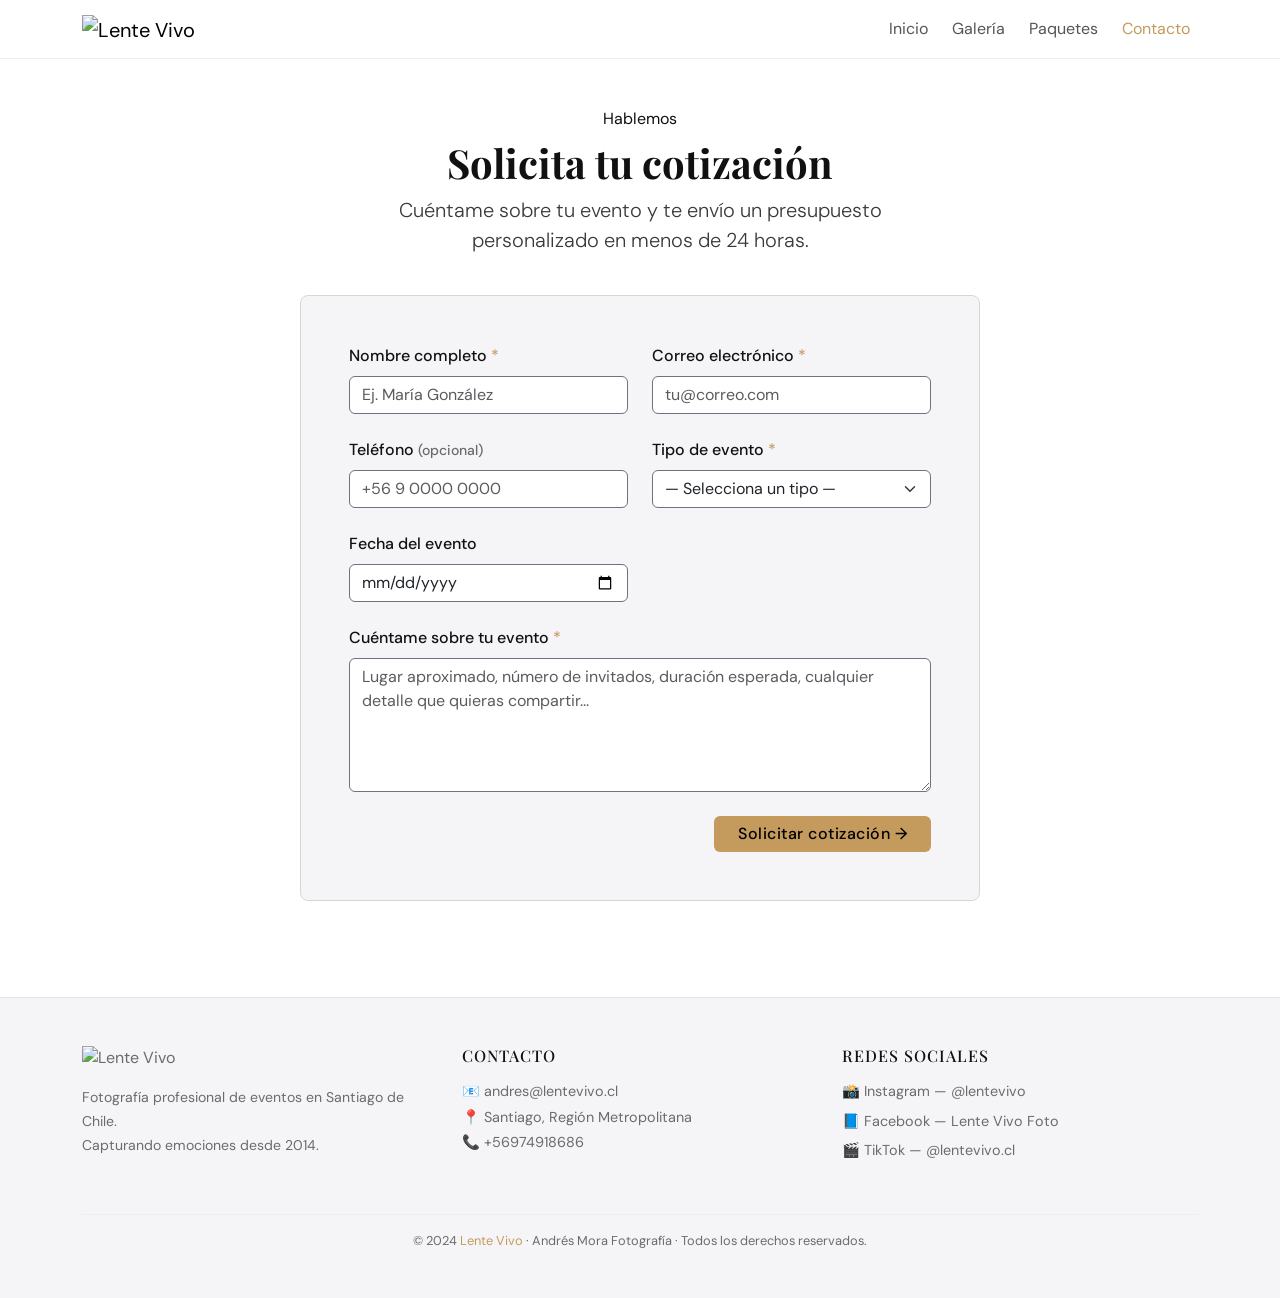
==== src/components/contacto.html @ d4b97070 "feat: pantalla inicio, formulario contacto html y css" ====
<!DOCTYPE html>
<html lang="es">

<head>
    <meta charset="UTF-8">
    <meta name="viewport" content="width=device-width, initial-scale=1.0">
    <meta name="description"
        content="Solicita tu cotización en Lente Vivo — Cuéntanos sobre tu evento y Andrés Mora te responderá con un presupuesto personalizado.">
    <title>Contacto — Lente Vivo</title>

    <!-- Favicon -->
    <link rel="icon" type="image/svg+xml" href="../../src/assets/img/favicon.svg">

    <!-- Bootstrap 5 -->
    <link rel="stylesheet" href="https://cdn.jsdelivr.net/npm/bootstrap@5.3.3/dist/css/bootstrap.min.css">

    <!-- Estilos propios -->
    <link rel="stylesheet" href="../../src/css/global.css">
    <link rel="stylesheet" href="../../src/css/contacto.css">
</head>

<body>

    <!-- ══════════════════════════════════════════════════════════
       NAVBAR
  ══════════════════════════════════════════════════════════ -->
    <nav class="navbar navbar-expand-lg navbar-foto sticky-top" id="navbar-principal" aria-label="Navegación principal">
        <div class="container">

            <a class="navbar-brand" href="../../index.html">
                <img src="../../src/assets/img/logo.svg" alt="Lente Vivo" height="52" style="max-width:220px;">
            </a>

            <button class="navbar-toggler border-0" type="button" data-bs-toggle="collapse" data-bs-target="#navMenu"
                aria-controls="navMenu" aria-expanded="false" aria-label="Abrir menú">
                <span style="color: var(--foto-accent); font-size: 1.4rem;">☰</span>
            </button>

            <div class="collapse navbar-collapse" id="navMenu">
                <ul class="navbar-nav ms-auto gap-lg-2">
                    <li class="nav-item">
                        <a class="nav-link" href="../../index.html" id="nav-inicio">Inicio</a>
                    </li>
                    <li class="nav-item">
                        <a class="nav-link" href="galeria.html" id="nav-galeria">Galería</a>
                    </li>
                    <li class="nav-item">
                        <a class="nav-link" href="paquetes.html" id="nav-paquetes">Paquetes</a>
                    </li>
                    <li class="nav-item">
                        <a class="nav-link active" aria-current="page" href="contacto.html"
                            id="nav-contacto">Contacto</a>
                    </li>
                </ul>
            </div>

        </div>
    </nav>


    <!-- ══════════════════════════════════════════════════════════
       ENCABEZADO
  ══════════════════════════════════════════════════════════ -->
    <header class="container pt-5 pb-4 text-center" id="encabezado-contacto">
        <span class="hero-badge">Hablemos</span>
        <h1 class="fw-bold mt-2">Solicita tu cotización</h1>
        <p class="lead mx-auto" style="max-width: 520px; color: #3a3a3a;">
            Cuéntame sobre tu evento y te envío un presupuesto personalizado en menos de 24 horas.
        </p>
    </header>


    <!-- ══════════════════════════════════════════════════════════
       FORMULARIO
  ══════════════════════════════════════════════════════════ -->
    <main class="container pb-5" id="contenido-contacto">
        <div class="mx-auto" style="max-width: 680px;">

            <!-- Formulario -->
            <form id="cotizacionForm" novalidate class="p-4 p-md-5 rounded-3"
                style="background-color: var(--foto-mid); border: 1px solid #d8d6d0;">

                <div class="row g-4">

                    <!-- Nombre -->
                    <div class="col-md-6">
                        <label for="nombre" class="form-label" style="color: #111; font-weight: 500;">
                            Nombre completo <span class="text-foto">*</span>
                        </label>
                        <input type="text" id="nombre" name="nombre" class="form-control border-secondary"
                            placeholder="Ej. María González" autocomplete="name">
                        <div class="invalid-feedback">El nombre es obligatorio.</div>
                    </div>

                    <!-- Email -->
                    <div class="col-md-6">
                        <label for="email" class="form-label" style="color: #111; font-weight: 500;">
                            Correo electrónico <span class="text-foto">*</span>
                        </label>
                        <input type="email" id="email" name="email" class="form-control border-secondary"
                            placeholder="tu@correo.com" autocomplete="email">
                        <div class="invalid-feedback">Ingresa un correo electrónico válido.</div>
                    </div>

                    <!-- Teléfono (opcional) -->
                    <div class="col-md-6">
                        <label for="telefono" class="form-label" style="color: #111; font-weight: 500;">
                            Teléfono
                            <small style="color: var(--foto-muted);">(opcional)</small>
                        </label>
                        <input type="tel" id="telefono" name="telefono" class="form-control border-secondary"
                            placeholder="+56 9 0000 0000" autocomplete="tel">
                    </div>

                    <!-- Tipo de evento -->
                    <div class="col-md-6">
                        <label for="asunto" class="form-label" style="color: #111; font-weight: 500;">
                            Tipo de evento <span class="text-foto">*</span>
                        </label>
                        <select id="asunto" name="asunto" class="form-select border-secondary">
                            <option value="">— Selecciona un tipo —</option>
                            <option value="boda">Boda</option>
                            <option value="corporativo">Corporativo</option>
                            <option value="bautizo">Bautizo</option>
                            <option value="graduacion">Graduación</option>
                            <option value="concierto">Concierto</option>
                            <option value="otro">Otro</option>
                        </select>
                        <div class="invalid-feedback">Selecciona el tipo de evento.</div>
                    </div>

                    <!-- Fecha del evento -->
                    <div class="col-md-6">
                        <label for="fecha" class="form-label" style="color: #111; font-weight: 500;">Fecha del
                            evento</label>
                        <input type="date" id="fecha" name="fecha" class="form-control border-secondary">
                    </div>

                    <!-- Mensaje -->
                    <div class="col-12">
                        <label for="mensaje" class="form-label" style="color: #111; font-weight: 500;">
                            Cuéntame sobre tu evento <span class="text-foto">*</span>
                        </label>
                        <textarea id="mensaje" name="mensaje" class="form-control border-secondary" rows="5"
                            placeholder="Lugar aproximado, número de invitados, duración esperada, cualquier detalle que quieras compartir..."></textarea>
                        <div class="invalid-feedback">El mensaje no puede estar vacío.</div>
                    </div>

                    <!-- Botón submit -->
                    <div class="col-12 text-end">
                        <button type="submit" id="btn-enviar" class="btn btn-foto px-4">
                            Solicitar cotización &rarr;
                        </button>
                    </div>

                </div><!-- /row -->
            </form><!-- /cotizacionForm -->

            <!-- Mensaje de éxito (oculto por defecto — contacto.css lo controla) -->
            <div id="mensajeExito" class="alert alert-success alert-exito mt-4 text-center rounded-3" role="alert"
                aria-live="polite">
                <div style="font-size: 2rem; margin-bottom: 0.5rem;">✅</div>
                <h2 class="h5 fw-bold">¡Mensaje recibido!</h2>
                <p class="mb-1">Gracias por contactarme. Te responderé en menos de 24 horas.</p>
                <small style="color: #6c757d;">Revisa también tu carpeta de spam por si acaso.</small>
            </div>

        </div><!-- /mx-auto -->
    </main>


    <!-- ══════════════════════════════════════════════════════════
       FOOTER
  ══════════════════════════════════════════════════════════ -->
    <footer class="footer-foto py-5 mt-5" id="footer-principal" role="contentinfo">
        <div class="container">
            <div class="row gy-4 align-items-start">

                <!-- Marca -->
                <div class="col-md-4">
                    <img src="../../src/assets/img/logo.svg" alt="Lente Vivo" height="52" style="max-width:180px;"
                        class="mb-3">
                    <p style="color: var(--foto-muted); font-size: 0.88rem; line-height: 1.7;">
                        Fotografía profesional de eventos en Santiago de Chile.<br>
                        Capturando emociones desde 2014.
                    </p>
                </div>

                <!-- Contacto -->
                <div class="col-md-4">
                    <h3 class="h6 mb-3" style="letter-spacing: 1px; text-transform: uppercase; color: #111;">Contacto
                    </h3>
                    <ul class="list-unstyled" style="color: var(--foto-muted); font-size: 0.9rem;">
                        <li class="mb-1">📧 <a href="mailto:andres@lentevivo.cl"
                                style="color: var(--foto-muted); text-decoration: none;">andres@lentevivo.cl</a></li>
                        <li class="mb-1">📍 Santiago, Región Metropolitana</li>
                        <li>📞 +56974918686</li>
                    </ul>
                </div>

                <!-- Redes -->
                <div class="col-md-4">
                    <h3 class="h6 mb-3" style="letter-spacing: 1px; text-transform: uppercase; color: #111;">Redes
                        sociales</h3>
                    <div class="d-flex flex-column gap-2" style="font-size: 0.9rem;">
                        <a href="#" class="text-decoration-none" style="color: var(--foto-muted);"
                            id="link-instagram">📸 Instagram
                            — @lentevivo</a>
                        <a href="#" class="text-decoration-none" style="color: var(--foto-muted);" id="link-facebook">📘
                            Facebook —
                            Lente Vivo Foto</a>
                        <a href="#" class="text-decoration-none" style="color: var(--foto-muted);" id="link-tiktok">🎬
                            TikTok —
                            @lentevivo.cl</a>
                    </div>
                </div>

            </div>

            <hr style="border-color: #d8d6d0; margin-top: 2.5rem;">
            <p class="text-center mb-0" style="color: var(--foto-muted); font-size: 0.8rem;">
                © 2024 <span class="text-foto">Lente Vivo</span> · Andrés Mora Fotografía · Todos los derechos
                reservados.
            </p>
        </div>
    </footer>


    <!-- Bootstrap JS -->
    <script src="https://cdn.jsdelivr.net/npm/bootstrap@5.3.3/dist/js/bootstrap.bundle.min.js"></script>

    <!-- Validación del formulario -->
    <script src="../js/form.js"></script>

</body>

</html>
---- src/css/global.css ----
/* =============================================================
   Lente Vivo — global.css
   Solo estilos que Bootstrap no cubre.
   ============================================================= */

/* ── 1. Google Fonts ──────────────────────────────────────── */
@import url('https://fonts.googleapis.com/css2?family=Playfair+Display:ital,wght@0,400;0,600;0,700;1,400&family=DM+Sans:ital,opsz,wght@0,9..40,300;0,9..40,400;0,9..40,500;1,9..40,300&display=swap');

/* ── 2. Variables CSS ─────────────────────────────────────── */
:root {
  --foto-dark:    #ffffff; /* fondo principal (claro) */
  --foto-mid:     #f5f5f7; /* superficies secundarias */
  --foto-accent:  #c49a5d;   /* dorado suave */
  --foto-muted:   #6b6b6b;   /* texto secundario */

  /* Derivadas de acento */
  --foto-accent-dark: color-mix(in srgb, var(--foto-accent) 85%, #000 15%);

  /* Tipografías */
  --font-display: 'Playfair Display', Georgia, serif;
  --font-body:    'DM Sans', system-ui, sans-serif;
}

/* ── 3. Tipografía base ───────────────────────────────────── */
body {
  font-family: var(--font-body);
  background-color: var(--foto-dark);
  color: #111111;
}

h1,
h2,
h3 {
  font-family: var(--font-display);
  font-weight: 700;
}

/* ── 4. Navbar ────────────────────────────────────────────── */
.navbar-foto {
  position: sticky;
  top: 0;
  z-index: 1030;
  background-color: rgba(255, 255, 255, 0.9);
  backdrop-filter: blur(8px);
  -webkit-backdrop-filter: blur(8px);
  border-bottom: 1px solid rgba(13, 13, 13, 0.06);
}

/* ── 5. Nav links ─────────────────────────────────────────── */
.navbar-foto .nav-link {
  color: #555555;
  transition: color 0.2s ease;
}

.navbar-foto .nav-link:hover,
.navbar-foto .nav-link.active {
  color: var(--foto-accent);
}

/* ── 6. Footer ────────────────────────────────────────────── */
.footer-foto {
  background-color: var(--foto-mid);
  border-top: 1px solid #e6e6e6;
  color: var(--foto-muted);
}

/* ── 7. Botón principal ───────────────────────────────────── */
.btn-foto {
  background-color: var(--foto-accent);
  color: #000000;
  border: none;
  font-family: var(--font-body);
  font-weight: 500;
  letter-spacing: 0.03em;
  transition: background-color 0.2s ease, transform 0.15s ease;
}

.btn-foto:hover,
.btn-foto:focus {
  background-color: var(--foto-accent-dark);
  color: #000000;
}

.btn-foto:active {
  transform: scale(0.97);
}

/* ── 8. Utilidad de color de acento ──────────────────────── */
.text-foto {
  color: var(--foto-accent) !important;
}

/* ── 9. Card con efecto hover ────────────────────────────── */
.card-hover {
  transition: transform 0.25s ease, box-shadow 0.25s ease;
}

.card-hover:hover {
  transform: translateY(-5px);
  box-shadow: 0 16px 40px rgba(2, 6, 23, 0.08);
}
---- src/css/contacto.css ----
/* =============================================================
   Lente Vivo — contacto.css
   Estilos de la página de contacto.
   Requiere: global.css cargado previamente.
   ============================================================= */

/* ── Alerta de éxito del formulario ──────────────────────── */
.alert-exito {
    display: none;
}

.alert-exito.visible {
    display: block;
}
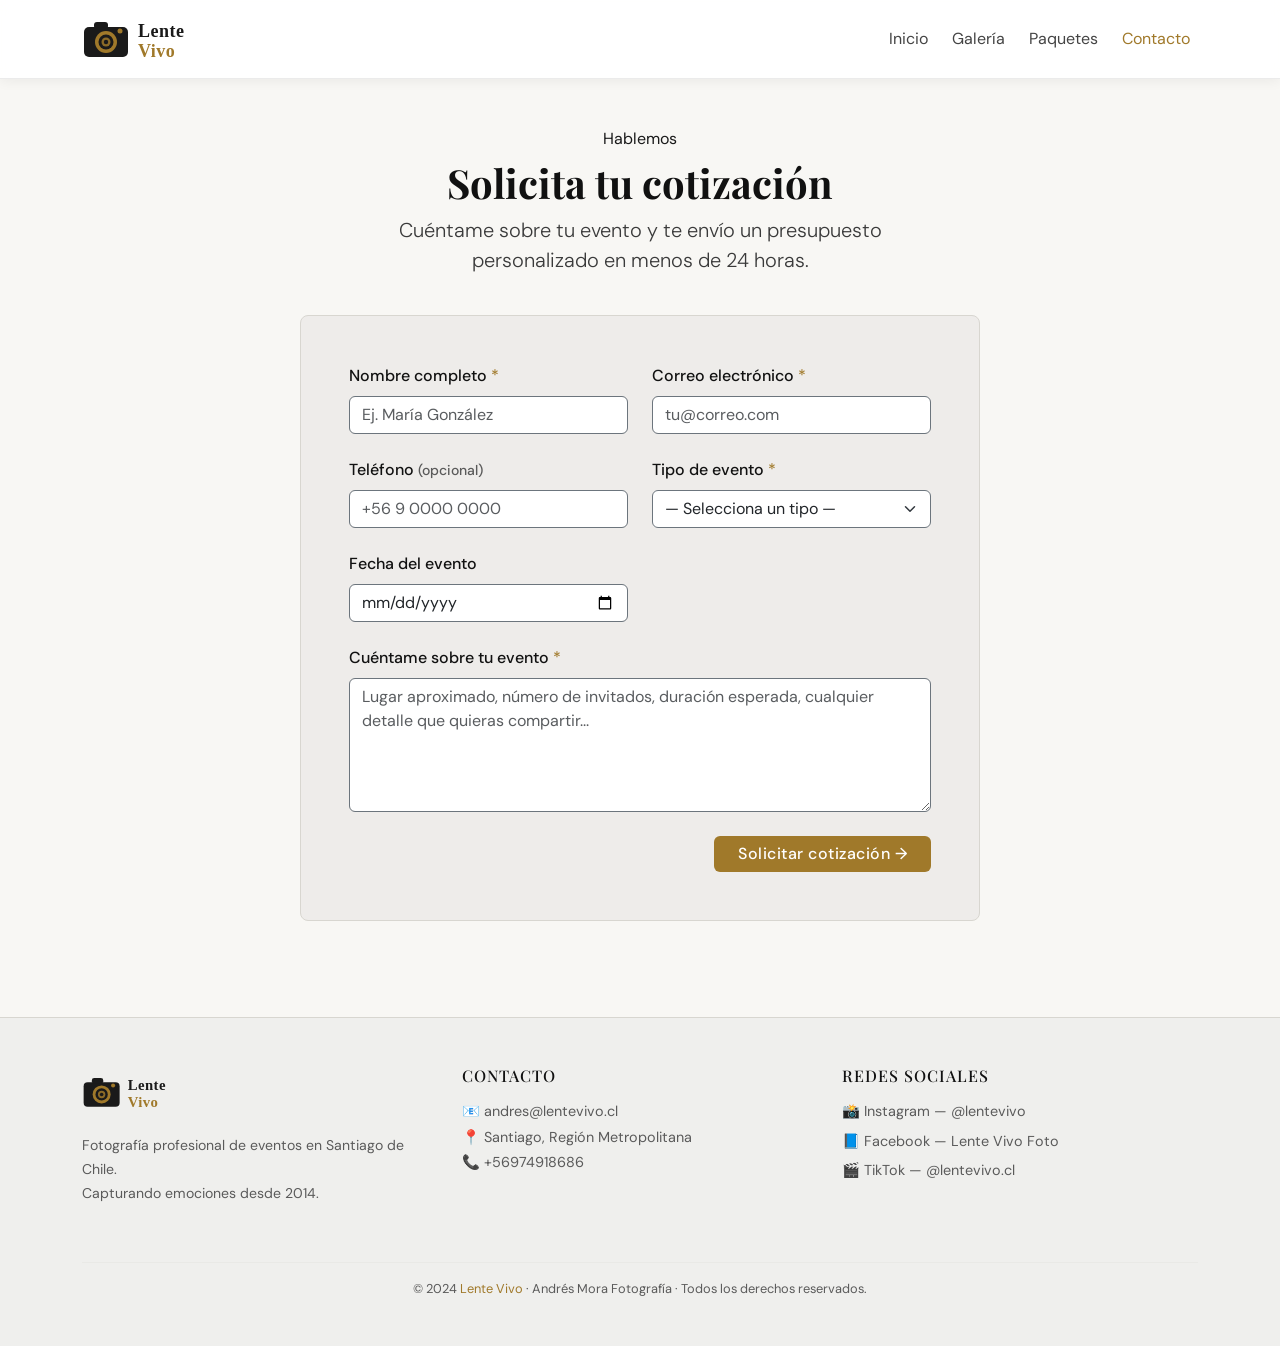
==== commit 482efb40: "Se agrega carpeta de imagenes y se actualizan rutas de las imagenes. Tambien se modifican algunos as" ====
--- a/src/components/contacto.html
+++ b/src/components/contacto.html
@@ -2,235 +2,226 @@
 <html lang="es">
 
 <head>
-    <meta charset="UTF-8">
-    <meta name="viewport" content="width=device-width, initial-scale=1.0">
-    <meta name="description"
-        content="Solicita tu cotización en Lente Vivo — Cuéntanos sobre tu evento y Andrés Mora te responderá con un presupuesto personalizado.">
-    <title>Contacto — Lente Vivo</title>
-
-    <!-- Favicon -->
-    <link rel="icon" type="image/svg+xml" href="../../src/assets/img/favicon.svg">
-
-    <!-- Bootstrap 5 -->
-    <link rel="stylesheet" href="https://cdn.jsdelivr.net/npm/bootstrap@5.3.3/dist/css/bootstrap.min.css">
-
-    <!-- Estilos propios -->
-    <link rel="stylesheet" href="../../src/css/global.css">
-    <link rel="stylesheet" href="../../src/css/contacto.css">
+  <meta charset="UTF-8">
+  <meta name="viewport" content="width=device-width, initial-scale=1.0">
+  <meta name="description"
+    content="Solicita tu cotización en Lente Vivo — Cuéntanos sobre tu evento y Andrés Mora te responderá con un presupuesto personalizado.">
+  <title>Contacto — Lente Vivo</title>
+
+  <!-- Favicon -->
+  <link rel="icon" type="image/svg+xml" href="../../src/assets/img/favicon.svg">
+
+  <!-- Bootstrap 5 -->
+  <link rel="stylesheet" href="https://cdn.jsdelivr.net/npm/bootstrap@5.3.3/dist/css/bootstrap.min.css">
+
+  <!-- Estilos propios -->
+  <link rel="stylesheet" href="../../src/css/global.css">
+  <link rel="stylesheet" href="../../src/css/contacto.css">
 </head>
 
 <body>
 
-    <!-- ══════════════════════════════════════════════════════════
+  <!-- ══════════════════════════════════════════════════════════
        NAVBAR
   ══════════════════════════════════════════════════════════ -->
-    <nav class="navbar navbar-expand-lg navbar-foto sticky-top" id="navbar-principal" aria-label="Navegación principal">
-        <div class="container">
-
-            <a class="navbar-brand" href="../../index.html">
-                <img src="../../src/assets/img/logo.svg" alt="Lente Vivo" height="52" style="max-width:220px;">
-            </a>
-
-            <button class="navbar-toggler border-0" type="button" data-bs-toggle="collapse" data-bs-target="#navMenu"
-                aria-controls="navMenu" aria-expanded="false" aria-label="Abrir menú">
-                <span style="color: var(--foto-accent); font-size: 1.4rem;">☰</span>
+  <nav class="navbar navbar-expand-lg navbar-foto sticky-top" id="navbar-principal" aria-label="Navegación principal">
+    <div class="container">
+
+      <a class="navbar-brand" href="../../index.html">
+        <img src="../../src/assets/img/logo.svg" alt="Lente Vivo" height="52" style="max-width:220px;">
+      </a>
+
+      <button class="navbar-toggler border-0" type="button" data-bs-toggle="collapse" data-bs-target="#navMenu"
+        aria-controls="navMenu" aria-expanded="false" aria-label="Abrir menú">
+        <span style="color: var(--foto-accent); font-size: 1.4rem;">☰</span>
+      </button>
+
+      <div class="collapse navbar-collapse" id="navMenu">
+        <ul class="navbar-nav ms-auto gap-lg-2">
+          <li class="nav-item">
+            <a class="nav-link" href="../../index.html" id="nav-inicio">Inicio</a>
+          </li>
+          <li class="nav-item">
+            <a class="nav-link" href="galeria.html" id="nav-galeria">Galería</a>
+          </li>
+          <li class="nav-item">
+            <a class="nav-link" href="paquetes.html" id="nav-paquetes">Paquetes</a>
+          </li>
+          <li class="nav-item">
+            <a class="nav-link active" aria-current="page" href="contacto.html" id="nav-contacto">Contacto</a>
+          </li>
+        </ul>
+      </div>
+
+    </div>
+  </nav>
+
+
+  <!-- ══════════════════════════════════════════════════════════
+       ENCABEZADO
+  ══════════════════════════════════════════════════════════ -->
+  <header class="container pt-5 pb-4 text-center" id="encabezado-contacto">
+    <span class="hero-badge">Hablemos</span>
+    <h1 class="fw-bold mt-2">Solicita tu cotización</h1>
+    <p class="lead mx-auto" style="max-width: 520px; color: #3a3a3a;">
+      Cuéntame sobre tu evento y te envío un presupuesto personalizado en menos de 24 horas.
+    </p>
+  </header>
+
+
+  <!-- ══════════════════════════════════════════════════════════
+       FORMULARIO
+  ══════════════════════════════════════════════════════════ -->
+  <main class="container pb-5" id="contenido-contacto">
+    <div class="mx-auto" style="max-width: 680px;">
+
+      <!-- Formulario -->
+      <form id="cotizacionForm" novalidate class="p-4 p-md-5 rounded-3"
+        style="background-color: var(--foto-mid); border: 1px solid #d8d6d0;">
+
+        <div class="row g-4">
+
+          <!-- Nombre -->
+          <div class="col-md-6">
+            <label for="nombre" class="form-label" style="color: #111; font-weight: 500;">
+              Nombre completo <span class="text-foto">*</span>
+            </label>
+            <input type="text" id="nombre" name="nombre" class="form-control border-secondary"
+              placeholder="Ej. María González" autocomplete="name">
+            <div class="invalid-feedback">El nombre es obligatorio.</div>
+          </div>
+
+          <!-- Email -->
+          <div class="col-md-6">
+            <label for="email" class="form-label" style="color: #111; font-weight: 500;">
+              Correo electrónico <span class="text-foto">*</span>
+            </label>
+            <input type="email" id="email" name="email" class="form-control border-secondary"
+              placeholder="tu@correo.com" autocomplete="email">
+            <div class="invalid-feedback">Ingresa un correo electrónico válido.</div>
+          </div>
+
+          <!-- Teléfono (opcional) -->
+          <div class="col-md-6">
+            <label for="telefono" class="form-label" style="color: #111; font-weight: 500;">
+              Teléfono
+              <small style="color: var(--foto-muted);">(opcional)</small>
+            </label>
+            <input type="tel" id="telefono" name="telefono" class="form-control border-secondary"
+              placeholder="+56 9 0000 0000" autocomplete="tel">
+          </div>
+
+          <!-- Tipo de evento -->
+          <div class="col-md-6">
+            <label for="asunto" class="form-label" style="color: #111; font-weight: 500;">
+              Tipo de evento <span class="text-foto">*</span>
+            </label>
+            <select id="asunto" name="asunto" class="form-select border-secondary">
+              <option value="">— Selecciona un tipo —</option>
+              <option value="boda">Boda</option>
+              <option value="corporativo">Corporativo</option>
+              <option value="bautizo">Bautizo</option>
+              <option value="graduacion">Graduación</option>
+              <option value="concierto">Concierto</option>
+              <option value="otro">Otro</option>
+            </select>
+            <div class="invalid-feedback">Selecciona el tipo de evento.</div>
+          </div>
+
+          <!-- Fecha del evento -->
+          <div class="col-md-6">
+            <label for="fecha" class="form-label" style="color: #111; font-weight: 500;">Fecha del evento</label>
+            <input type="date" id="fecha" name="fecha" class="form-control border-secondary">
+          </div>
+
+          <!-- Mensaje -->
+          <div class="col-12">
+            <label for="mensaje" class="form-label" style="color: #111; font-weight: 500;">
+              Cuéntame sobre tu evento <span class="text-foto">*</span>
+            </label>
+            <textarea id="mensaje" name="mensaje" class="form-control border-secondary" rows="5"
+              placeholder="Lugar aproximado, número de invitados, duración esperada, cualquier detalle que quieras compartir..."></textarea>
+            <div class="invalid-feedback">El mensaje no puede estar vacío.</div>
+          </div>
+
+          <!-- Botón submit -->
+          <div class="col-12 text-end">
+            <button type="submit" id="btn-enviar" class="btn btn-foto px-4">
+              Solicitar cotización &rarr;
             </button>
-
-            <div class="collapse navbar-collapse" id="navMenu">
-                <ul class="navbar-nav ms-auto gap-lg-2">
-                    <li class="nav-item">
-                        <a class="nav-link" href="../../index.html" id="nav-inicio">Inicio</a>
-                    </li>
-                    <li class="nav-item">
-                        <a class="nav-link" href="galeria.html" id="nav-galeria">Galería</a>
-                    </li>
-                    <li class="nav-item">
-                        <a class="nav-link" href="paquetes.html" id="nav-paquetes">Paquetes</a>
-                    </li>
-                    <li class="nav-item">
-                        <a class="nav-link active" aria-current="page" href="contacto.html"
-                            id="nav-contacto">Contacto</a>
-                    </li>
-                </ul>
-            </div>
-
+          </div>
+
+        </div><!-- /row -->
+      </form><!-- /cotizacionForm -->
+
+      <!-- Mensaje de éxito (oculto por defecto — contacto.css lo controla) -->
+      <div id="mensajeExito" class="alert alert-success alert-exito mt-4 text-center rounded-3" role="alert"
+        aria-live="polite">
+        <div style="font-size: 2rem; margin-bottom: 0.5rem;">✅</div>
+        <h2 class="h5 fw-bold">¡Mensaje recibido!</h2>
+        <p class="mb-1">Gracias por contactarme. Te responderé en menos de 24 horas.</p>
+        <small style="color: #6c757d;">Revisa también tu carpeta de spam por si acaso.</small>
+      </div>
+
+    </div><!-- /mx-auto -->
+  </main>
+
+
+  <!-- ══════════════════════════════════════════════════════════
+       FOOTER
+  ══════════════════════════════════════════════════════════ -->
+  <footer class="footer-foto py-5 mt-5" id="footer-principal" role="contentinfo">
+    <div class="container">
+      <div class="row gy-4 align-items-start">
+
+        <!-- Marca -->
+        <div class="col-md-4">
+          <img src="../../src/assets/img/logo.svg" alt="Lente Vivo" height="52" style="max-width:180px;" class="mb-3">
+          <p style="color: var(--foto-muted); font-size: 0.88rem; line-height: 1.7;">
+            Fotografía profesional de eventos en Santiago de Chile.<br>
+            Capturando emociones desde 2014.
+          </p>
         </div>
-    </nav>
-
-
-    <!-- ══════════════════════════════════════════════════════════
-       ENCABEZADO
-  ══════════════════════════════════════════════════════════ -->
-    <header class="container pt-5 pb-4 text-center" id="encabezado-contacto">
-        <span class="hero-badge">Hablemos</span>
-        <h1 class="fw-bold mt-2">Solicita tu cotización</h1>
-        <p class="lead mx-auto" style="max-width: 520px; color: #3a3a3a;">
-            Cuéntame sobre tu evento y te envío un presupuesto personalizado en menos de 24 horas.
-        </p>
-    </header>
-
-
-    <!-- ══════════════════════════════════════════════════════════
-       FORMULARIO
-  ══════════════════════════════════════════════════════════ -->
-    <main class="container pb-5" id="contenido-contacto">
-        <div class="mx-auto" style="max-width: 680px;">
-
-            <!-- Formulario -->
-            <form id="cotizacionForm" novalidate class="p-4 p-md-5 rounded-3"
-                style="background-color: var(--foto-mid); border: 1px solid #d8d6d0;">
-
-                <div class="row g-4">
-
-                    <!-- Nombre -->
-                    <div class="col-md-6">
-                        <label for="nombre" class="form-label" style="color: #111; font-weight: 500;">
-                            Nombre completo <span class="text-foto">*</span>
-                        </label>
-                        <input type="text" id="nombre" name="nombre" class="form-control border-secondary"
-                            placeholder="Ej. María González" autocomplete="name">
-                        <div class="invalid-feedback">El nombre es obligatorio.</div>
-                    </div>
-
-                    <!-- Email -->
-                    <div class="col-md-6">
-                        <label for="email" class="form-label" style="color: #111; font-weight: 500;">
-                            Correo electrónico <span class="text-foto">*</span>
-                        </label>
-                        <input type="email" id="email" name="email" class="form-control border-secondary"
-                            placeholder="tu@correo.com" autocomplete="email">
-                        <div class="invalid-feedback">Ingresa un correo electrónico válido.</div>
-                    </div>
-
-                    <!-- Teléfono (opcional) -->
-                    <div class="col-md-6">
-                        <label for="telefono" class="form-label" style="color: #111; font-weight: 500;">
-                            Teléfono
-                            <small style="color: var(--foto-muted);">(opcional)</small>
-                        </label>
-                        <input type="tel" id="telefono" name="telefono" class="form-control border-secondary"
-                            placeholder="+56 9 0000 0000" autocomplete="tel">
-                    </div>
-
-                    <!-- Tipo de evento -->
-                    <div class="col-md-6">
-                        <label for="asunto" class="form-label" style="color: #111; font-weight: 500;">
-                            Tipo de evento <span class="text-foto">*</span>
-                        </label>
-                        <select id="asunto" name="asunto" class="form-select border-secondary">
-                            <option value="">— Selecciona un tipo —</option>
-                            <option value="boda">Boda</option>
-                            <option value="corporativo">Corporativo</option>
-                            <option value="bautizo">Bautizo</option>
-                            <option value="graduacion">Graduación</option>
-                            <option value="concierto">Concierto</option>
-                            <option value="otro">Otro</option>
-                        </select>
-                        <div class="invalid-feedback">Selecciona el tipo de evento.</div>
-                    </div>
-
-                    <!-- Fecha del evento -->
-                    <div class="col-md-6">
-                        <label for="fecha" class="form-label" style="color: #111; font-weight: 500;">Fecha del
-                            evento</label>
-                        <input type="date" id="fecha" name="fecha" class="form-control border-secondary">
-                    </div>
-
-                    <!-- Mensaje -->
-                    <div class="col-12">
-                        <label for="mensaje" class="form-label" style="color: #111; font-weight: 500;">
-                            Cuéntame sobre tu evento <span class="text-foto">*</span>
-                        </label>
-                        <textarea id="mensaje" name="mensaje" class="form-control border-secondary" rows="5"
-                            placeholder="Lugar aproximado, número de invitados, duración esperada, cualquier detalle que quieras compartir..."></textarea>
-                        <div class="invalid-feedback">El mensaje no puede estar vacío.</div>
-                    </div>
-
-                    <!-- Botón submit -->
-                    <div class="col-12 text-end">
-                        <button type="submit" id="btn-enviar" class="btn btn-foto px-4">
-                            Solicitar cotización &rarr;
-                        </button>
-                    </div>
-
-                </div><!-- /row -->
-            </form><!-- /cotizacionForm -->
-
-            <!-- Mensaje de éxito (oculto por defecto — contacto.css lo controla) -->
-            <div id="mensajeExito" class="alert alert-success alert-exito mt-4 text-center rounded-3" role="alert"
-                aria-live="polite">
-                <div style="font-size: 2rem; margin-bottom: 0.5rem;">✅</div>
-                <h2 class="h5 fw-bold">¡Mensaje recibido!</h2>
-                <p class="mb-1">Gracias por contactarme. Te responderé en menos de 24 horas.</p>
-                <small style="color: #6c757d;">Revisa también tu carpeta de spam por si acaso.</small>
-            </div>
-
-        </div><!-- /mx-auto -->
-    </main>
-
-
-    <!-- ══════════════════════════════════════════════════════════
-       FOOTER
-  ══════════════════════════════════════════════════════════ -->
-    <footer class="footer-foto py-5 mt-5" id="footer-principal" role="contentinfo">
-        <div class="container">
-            <div class="row gy-4 align-items-start">
-
-                <!-- Marca -->
-                <div class="col-md-4">
-                    <img src="../../src/assets/img/logo.svg" alt="Lente Vivo" height="52" style="max-width:180px;"
-                        class="mb-3">
-                    <p style="color: var(--foto-muted); font-size: 0.88rem; line-height: 1.7;">
-                        Fotografía profesional de eventos en Santiago de Chile.<br>
-                        Capturando emociones desde 2014.
-                    </p>
-                </div>
-
-                <!-- Contacto -->
-                <div class="col-md-4">
-                    <h3 class="h6 mb-3" style="letter-spacing: 1px; text-transform: uppercase; color: #111;">Contacto
-                    </h3>
-                    <ul class="list-unstyled" style="color: var(--foto-muted); font-size: 0.9rem;">
-                        <li class="mb-1">📧 <a href="mailto:andres@lentevivo.cl"
-                                style="color: var(--foto-muted); text-decoration: none;">andres@lentevivo.cl</a></li>
-                        <li class="mb-1">📍 Santiago, Región Metropolitana</li>
-                        <li>📞 +56974918686</li>
-                    </ul>
-                </div>
-
-                <!-- Redes -->
-                <div class="col-md-4">
-                    <h3 class="h6 mb-3" style="letter-spacing: 1px; text-transform: uppercase; color: #111;">Redes
-                        sociales</h3>
-                    <div class="d-flex flex-column gap-2" style="font-size: 0.9rem;">
-                        <a href="#" class="text-decoration-none" style="color: var(--foto-muted);"
-                            id="link-instagram">📸 Instagram
-                            — @lentevivo</a>
-                        <a href="#" class="text-decoration-none" style="color: var(--foto-muted);" id="link-facebook">📘
-                            Facebook —
-                            Lente Vivo Foto</a>
-                        <a href="#" class="text-decoration-none" style="color: var(--foto-muted);" id="link-tiktok">🎬
-                            TikTok —
-                            @lentevivo.cl</a>
-                    </div>
-                </div>
-
-            </div>
-
-            <hr style="border-color: #d8d6d0; margin-top: 2.5rem;">
-            <p class="text-center mb-0" style="color: var(--foto-muted); font-size: 0.8rem;">
-                © 2024 <span class="text-foto">Lente Vivo</span> · Andrés Mora Fotografía · Todos los derechos
-                reservados.
-            </p>
+
+        <!-- Contacto -->
+        <div class="col-md-4">
+          <h3 class="h6 mb-3" style="letter-spacing: 1px; text-transform: uppercase; color: #111;">Contacto</h3>
+          <ul class="list-unstyled" style="color: var(--foto-muted); font-size: 0.9rem;">
+            <li class="mb-1">📧 <a href="mailto:andres@lentevivo.cl"
+                style="color: var(--foto-muted); text-decoration: none;">andres@lentevivo.cl</a></li>
+            <li class="mb-1">📍 Santiago, Región Metropolitana</li>
+            <li>📞 +56974918686</li>
+          </ul>
         </div>
-    </footer>
-
-
-    <!-- Bootstrap JS -->
-    <script src="https://cdn.jsdelivr.net/npm/bootstrap@5.3.3/dist/js/bootstrap.bundle.min.js"></script>
-
-    <!-- Validación del formulario -->
-    <script src="../js/form.js"></script>
+
+        <!-- Redes -->
+        <div class="col-md-4">
+          <h3 class="h6 mb-3" style="letter-spacing: 1px; text-transform: uppercase; color: #111;">Redes sociales</h3>
+          <div class="d-flex flex-column gap-2" style="font-size: 0.9rem;">
+            <a href="#" class="text-decoration-none" style="color: var(--foto-muted);" id="link-instagram">📸 Instagram
+              — @lentevivo</a>
+            <a href="#" class="text-decoration-none" style="color: var(--foto-muted);" id="link-facebook">📘 Facebook —
+              Lente Vivo Foto</a>
+            <a href="#" class="text-decoration-none" style="color: var(--foto-muted);" id="link-tiktok">🎬 TikTok —
+              @lentevivo.cl</a>
+          </div>
+        </div>
+
+      </div>
+
+      <hr style="border-color: #d8d6d0; margin-top: 2.5rem;">
+      <p class="text-center mb-0" style="color: var(--foto-muted); font-size: 0.8rem;">
+        © 2024 <span class="text-foto">Lente Vivo</span> · Andrés Mora Fotografía · Todos los derechos reservados.
+      </p>
+    </div>
+  </footer>
+
+
+  <!-- Bootstrap JS -->
+  <script src="https://cdn.jsdelivr.net/npm/bootstrap@5.3.3/dist/js/bootstrap.bundle.min.js"></script>
+
+  <!-- Validación del formulario -->
+  <script src="../js/form.js"></script>
 
 </body>
 
--- a/src/css/global.css
+++ b/src/css/global.css
@@ -8,13 +8,13 @@
 
 /* ── 2. Variables CSS ─────────────────────────────────────── */
 :root {
-  --foto-dark:    #ffffff; /* fondo principal (claro) */
-  --foto-mid:     #f5f5f7; /* superficies secundarias */
-  --foto-accent:  #c49a5d;   /* dorado suave */
-  --foto-muted:   #6b6b6b;   /* texto secundario */
+  --foto-dark:    #f8f7f4;   /* fondo principal: blanco cálido */
+  --foto-mid:     #eeecea;   /* fondo de cards y formularios */
+  --foto-accent:  #a0792a;   /* dorado oscuro (legible sobre claro) */
+  --foto-muted:   #5a5a5a;   /* texto secundario */
 
   /* Derivadas de acento */
-  --foto-accent-dark: color-mix(in srgb, var(--foto-accent) 85%, #000 15%);
+  --foto-accent-dark: color-mix(in srgb, var(--foto-accent) 80%, #000 20%);
 
   /* Tipografías */
   --font-display: 'Playfair Display', Georgia, serif;
@@ -25,7 +25,7 @@
 body {
   font-family: var(--font-body);
   background-color: var(--foto-dark);
-  color: #111111;
+  color: #1a1a1a;
 }
 
 h1,
@@ -33,6 +33,7 @@
 h3 {
   font-family: var(--font-display);
   font-weight: 700;
+  color: #111111;
 }
 
 /* ── 4. Navbar ────────────────────────────────────────────── */
@@ -40,15 +41,16 @@
   position: sticky;
   top: 0;
   z-index: 1030;
-  background-color: rgba(255, 255, 255, 0.9);
+  background-color: rgba(255, 255, 255, 0.92);
   backdrop-filter: blur(8px);
   -webkit-backdrop-filter: blur(8px);
-  border-bottom: 1px solid rgba(13, 13, 13, 0.06);
+  border-bottom: 1px solid rgba(0, 0, 0, 0.08);
+  box-shadow: 0 2px 12px rgba(0, 0, 0, 0.06);
 }
 
 /* ── 5. Nav links ─────────────────────────────────────────── */
 .navbar-foto .nav-link {
-  color: #555555;
+  color: #444444;
   transition: color 0.2s ease;
 }
 
@@ -59,15 +61,15 @@
 
 /* ── 6. Footer ────────────────────────────────────────────── */
 .footer-foto {
-  background-color: var(--foto-mid);
-  border-top: 1px solid #e6e6e6;
+  background-color: #efefed;
+  border-top: 1px solid #d8d6d0;
   color: var(--foto-muted);
 }
 
 /* ── 7. Botón principal ───────────────────────────────────── */
 .btn-foto {
   background-color: var(--foto-accent);
-  color: #000000;
+  color: #ffffff;
   border: none;
   font-family: var(--font-body);
   font-weight: 500;
@@ -78,7 +80,7 @@
 .btn-foto:hover,
 .btn-foto:focus {
   background-color: var(--foto-accent-dark);
-  color: #000000;
+  color: #ffffff;
 }
 
 .btn-foto:active {
@@ -97,5 +99,20 @@
 
 .card-hover:hover {
   transform: translateY(-5px);
-  box-shadow: 0 16px 40px rgba(2, 6, 23, 0.08);
+  box-shadow: 0 16px 40px rgba(0, 0, 0, 0.12);
 }
+
+/* ── 10. Cards en modo claro ──────────────────────────────── */
+.card {
+  background-color: #ffffff !important;
+  border: 1px solid #e0deda !important;
+  color: #1a1a1a !important;
+}
+
+.card-title {
+  color: #111111 !important;
+}
+
+.card-text {
+  color: var(--foto-muted) !important;
+}
--- a/src/css/contacto.css
+++ b/src/css/contacto.css
@@ -6,9 +6,9 @@
 
 /* ── Alerta de éxito del formulario ──────────────────────── */
 .alert-exito {
-    display: none;
+   display: none;
 }
 
 .alert-exito.visible {
-    display: block;
+   display: block;
 }
